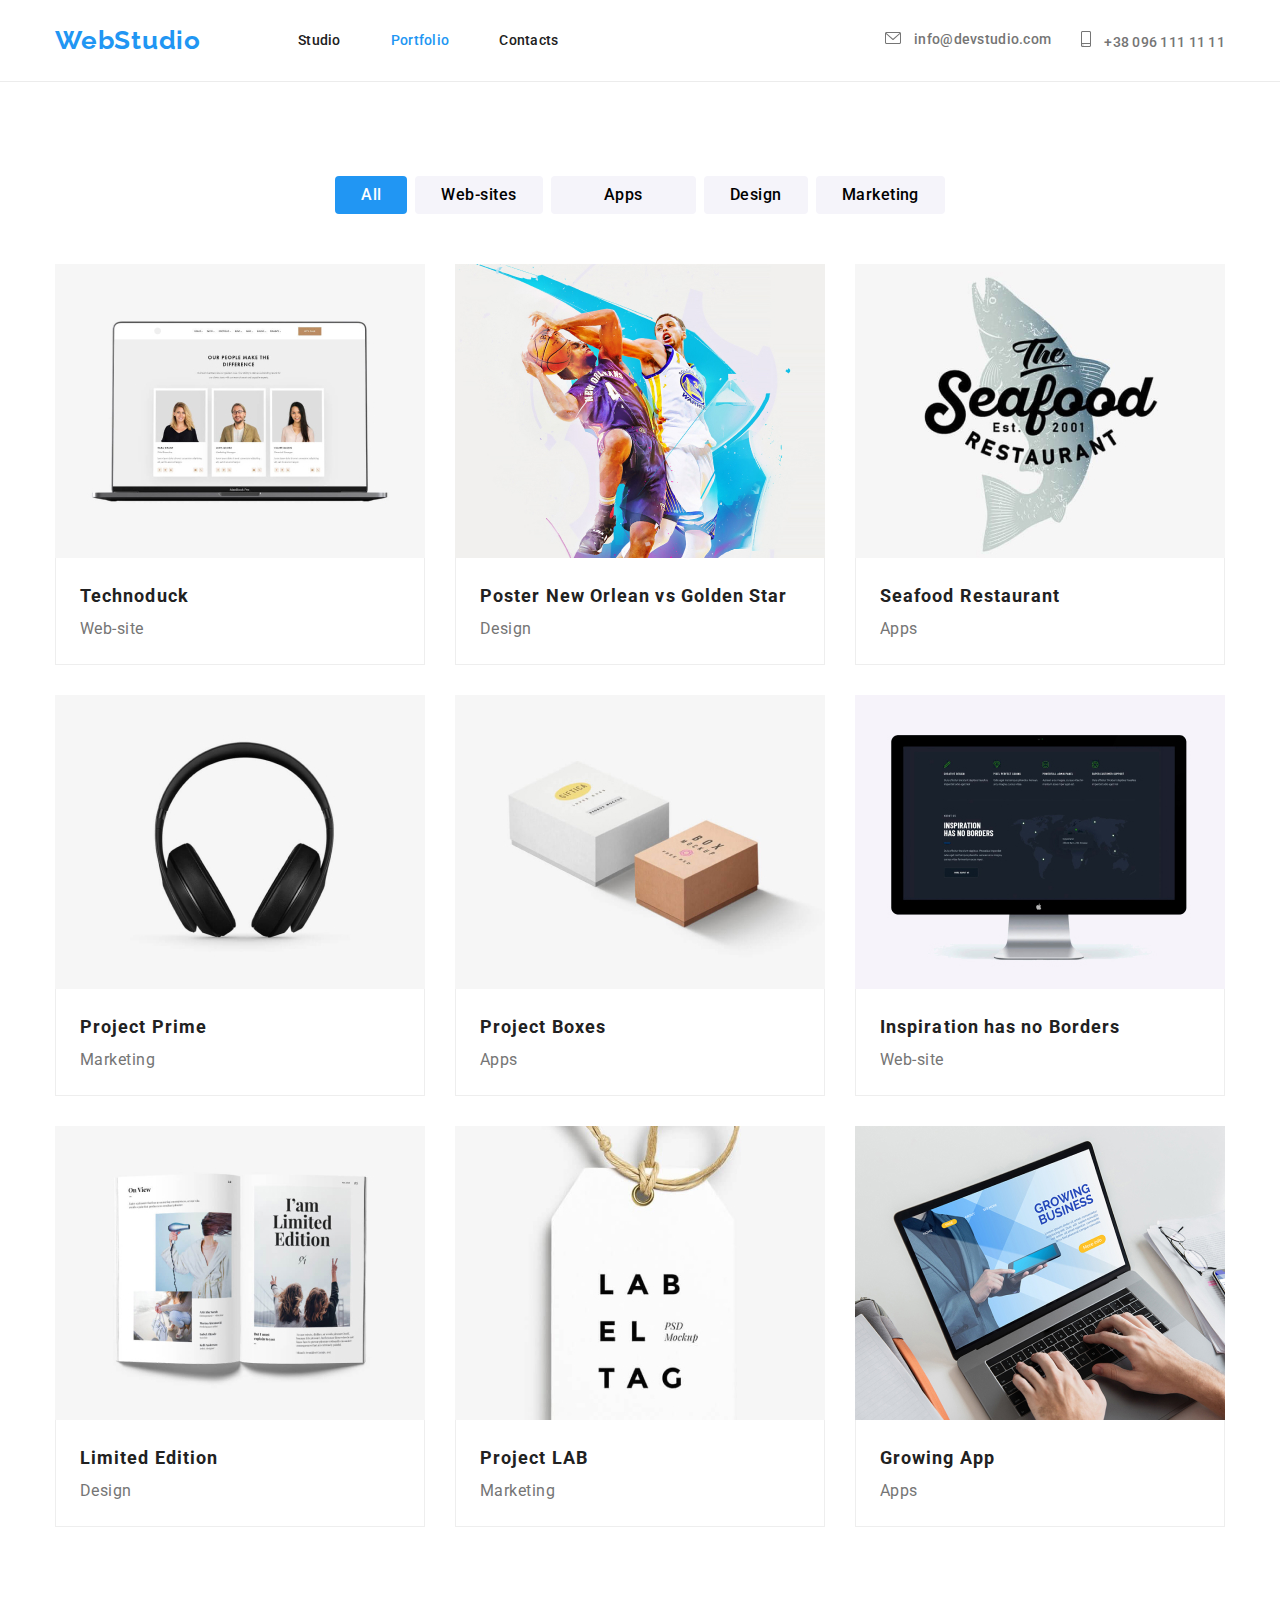
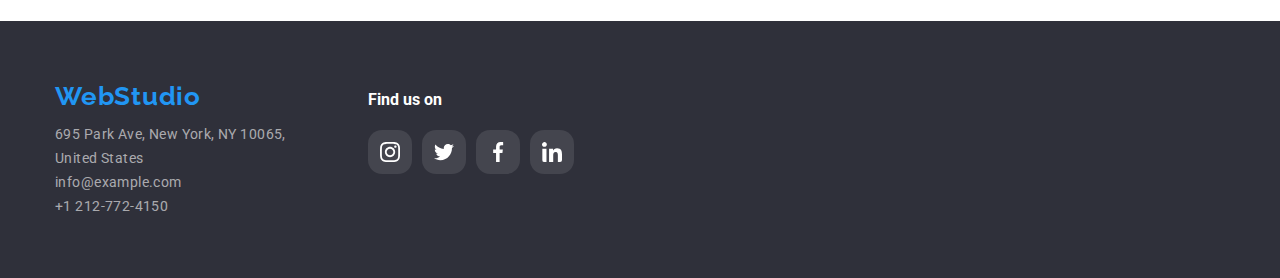
==== portfolio.html @ 8f1b910e "Adding Svg Icons" ====
<!DOCTYPE html>
<html lang="en">
  <head>
    <meta charset="UTF-8" />
    <meta http-equiv="X-UA-Compatible" content="IE=edge" />
    <meta name="viewport" content="width=device-width, initial-scale=1.0" />
    <link
      rel="stylesheet"
      href="https://cdnjs.cloudflare.com/ajax/libs/modern-normalize/1.0.0/modern-normalize.min.css"
    />
    <link rel="stylesheet" href="css/style.css" />
    <title>Document</title>
  </head>
  <body>
    <header>
      <div class="container header-container">
        <nav>
          <a href="index.html" class="logo">WebStudio</a>
          <ul class="nav_links">
            <li class="nav_links_content">
              <a href="index.html" class="nav_links_link">Studio</a>
            </li>
            <li class="nav_links_content">
              <a href="portfolio.html" class="nav_links_link link_current"
                >Portfolio</a
              >
            </li>
            <li class="nav_links_content">
              <a href="#" class="nav_links_link">Contacts</a>
            </li>
          </ul>
        </nav>
        <ul class="our-contacts">
          <li class="nav_info_content">
            <svg class="nav-right-icon" width="16" height="12">
              <use href="./images/icons.svg#envelope"></use>
            </svg>
            <a
              href="mailto:info@devstudio.com"
              class="nav_info_link nav_links_link"
              >info@devstudio.com</a
            >
          </li>
          <li class="nav_info_content">
            <svg class="nav-right-icon" width="10" height="16">
              <use href="./images/icons.svg#smartphone"></use>
            </svg>
            <a href="tel:+38 096 111 11 11" class="nav_info_link nav_links_link"
              >+38 096 111 11 11</a
            >
          </li>
        </ul>
      </div>
    </header>
    <main>
      <section class="section">
        <div class="container">
          <ul class="search-buttons">
            <li class="serach-buttons-item">
              <button type="button" class="active search-buttons-content">
                All
              </button>
            </li>
            <li class="serach-buttons-item">
              <button type="button" class="search-buttons-content">
                Web-sites
              </button>
            </li>
            <li class="serach-buttons-item">
              <button
                type="button"
                class="search-buttons-content search-buttons-apps"
              >
                Apps
              </button>
            </li>
            <li class="serach-buttons-item">
              <button type="button" class="search-buttons-content">
                Design
              </button>
            </li>
            <li class="serach-buttons-item">
              <button type="button" class="search-buttons-content">
                Marketing
              </button>
            </li>
          </ul>

          <ul class="content">
            <li class="content-item">
              <img
                src="images/portfolio/img1.jpg"
                alt="image Web-site"
                width="370px"
              />
              <div class="content-description">
                <h3 class="content-topic">Technoduck</h3>
                <p class="content-details">Web-site</p>
              </div>
            </li>
            <li class="content-item">
              <img
                src="images/portfolio/basketball.jpg"
                alt="image Poster"
                width="370px"
              />
              <div class="content-description">
                <h3 class="content-topic">Poster New Orlean vs Golden Star</h3>
                <p class="content-details">Design</p>
              </div>
            </li>
            <li class="content-item">
              <img
                src="images/portfolio/seafood.jpg"
                alt="image Seafood Restaurant "
                width="370px"
              />
              <div class="content-description">
                <h3 class="content-topic">Seafood Restaurant</h3>
                <p class="content-details">Apps</p>
              </div>
            </li>
            <li class="content-item">
              <img
                src="images/portfolio/prime.jpg"
                alt="image Project Prime"
                width="370px"
              />
              <div class="content-description">
                <h3 class="content-topic">Project Prime</h3>
                <p class="content-details">Marketing</p>
              </div>
            </li>
            <li class="content-item">
              <img
                src="images/portfolio/boxes.jpg"
                alt="image Project Boxes"
                width="370px"
              />
              <div class="content-description">
                <h3 class="content-topic">Project Boxes</h3>
                <p class="content-details">Apps</p>
              </div>
            </li>
            <li class="content-item">
              <img
                src="images/portfolio/website.jpg"
                alt="image Web-site"
                width="370px"
              />
              <div class="content-description">
                <h3 class="content-topic">Inspiration has no Borders</h3>
                <p class="content-details">Web-site</p>
              </div>
            </li>
            <li class="content-item">
              <img
                src="images/portfolio/design.jpg"
                alt="image Design"
                width="370px"
              />
              <div class="content-description">
                <h3 class="content-topic">Limited Edition</h3>
                <p class="content-details">Design</p>
              </div>
            </li>
            <li class="content-item">
              <img
                src="images/portfolio/lab.jpg"
                alt="image Project LAB"
                width="370px"
              />
              <div class="content-description">
                <h3 class="content-topic">Project LAB</h3>
                <p class="content-details">Marketing</p>
              </div>
            </li>
            <li class="content-item">
              <img
                src="images/portfolio/growing app.jpg"
                alt="image Growing App"
                width="370px"
              />
              <div class="content-description">
                <h3 class="content-topic">Growing App</h3>
                <p class="content-details">Apps</p>
              </div>
            </li>
          </ul>
        </div>
      </section>
    </main>
    <footer>
      <div class="container footer_container">
        <div class="box1-footer">
          <a
            href="index.html"
            class="logo"
            style="margin-bottom: 10px; display: block"
            >WebStudio</a
          >

          <address>
            <ul class="address-footer">
              <li>
                <a href="#" class="address_links"
                  >695 Park Ave, New York, NY 10065,<br />
                  United States</a
                >
              </li>
              <li>
                <a href="mailto:info@example.com" class="address_links"
                  >info@example.com</a
                >
              </li>
              <li>
                <a href="tel:+1 212-772-4150" class="address_links"
                  >+1 212-772-4150</a
                >
              </li>
            </ul>
          </address>
        </div>
        <div class="social-footer">
          <h3 class="box2-footer-title">Find us on</h3>
          <div class="footer-socail-icons">
            <svg width="44" height="44" class="social-icons-footer">
              <use href="./images/icons.svg#instgram"></use>
            </svg>
            <svg width="44" height="44" class="social-icons-footer">
              <use href="./images/icons.svg#twitter"></use>
            </svg>
            <svg width="44" height="44" class="social-icons-footer">
              <use href="./images/icons.svg#facebook"></use>
            </svg>
            <svg width="44" height="44" class="social-icons-footer">
              <use href="./images/icons.svg#linkedin"></use>
            </svg>
          </div>
        </div>
      </div>
    </footer>
  </body>
</html>
---- css/style.css ----
@import url("https://fonts.googleapis.com/css2?family=Raleway:wght@700&family=Roboto:wght@400;500;700;900&display=swap");
:root {
  --main-color: #212121;
  --background-body: #2f303a;
  --accent-color: #2196f3;
  --color-pargraph: #757575;
  --color-buttons: #ffffff;
  --background-team: #f5f4fa;
  --hover-links-buttons: rgba(33, 150, 243, 0.8);
  --footer-links: rgb(255, 255, 255, 0.6);
  --border-portfolio: #eeeeee;
  --background-hero-body: rgba(47, 48, 58, 0.4);
  --border-icons: #afb1b8;
}
html {
  box-sizing: border-box;
}
*,
*::after,
*::before {
  box-sizing: inherit;
}

h1,
h2,
h3,
h4,
h5,
h6,
p {
  margin: 0;
}

body {
  color: var(--main-color);
  font-family: "Roboto", sans-serif;
  font-style: normal;
  font-size: 14px;
}

img {
  display: block;
  max-width: 100%;
  height: auto;
}
address {
  font-style: normal;
}
.link {
  text-decoration: none;
  color: inherit;
}

li {
  list-style: none;
  margin: 0;
  padding: 0;
}
a {
  text-decoration: none;
  color: inherit;
}
ul {
  padding: 0;
  margin: 0;
}
button {
  font-family: "Roboto", sans-serif;
  border: 0;
}

.container {
  width: 1200px;
  padding: 0 15px;
  margin: 0 auto;
}

/* Style For Navigation Bar */
header {
  border-bottom: 1px solid #ececec;
  padding: 25px 0;
}
/* .nav_container {
  margin-left: 219px;
} */
.header-container {
  display: flex;
  /* padding: 25px 0; */
  align-items: center;
  justify-content: space-between;
}
.logo {
  font-family: "Raleway", sans-serif;
  font-weight: 700;
  font-size: 26px;
  line-height: 31px;
  letter-spacing: 0.03em;
  margin-right: 97px;
  color: var(--accent-color);
}
.sub-logo,
.link_current {
  color: var(--accent-color);
}
nav {
  display: flex;
  align-items: center;
}
.nav_links_link {
  font-weight: 500;
  line-height: 16px;
  letter-spacing: 0.02em;
}
.nav_links {
  display: flex;
}

.our-contacts {
  display: flex;
}
.nav_links_content:not(:last-child) {
  margin-right: 50px;
}
.nav_info_content:not(:last-child) {
  margin-right: 30px;
}
.nav_info_link {
  color: var(--color-pargraph);
}
.nav-right-icon {
  margin-right: 10px;
}
.nav_links_link:hover,
.nav_links_link:focus {
  color: var(--accent-color);
}
.nav_info_content {
  display: block;
  cursor: pointer;
}
.nav_info_content:hover,
.nav_info_content:focus {
  /* color: var(--accent-color); */
  stroke: #2196f3;
}
/* Style For Hero Section */
.section {
  padding-top: 94px;
  padding-bottom: 94px;
}
.first_section {
  /* background-color: var(--background-body); */
  padding: 200px 0;
  background-color: var(--background-hero-body);
  background: url(/images/title-background.jpg);
  /* background-size: contain; */
  background-repeat: no-repeat;
  background-position: 50% 50%;
}
.hero_container {
  display: flex;
  flex-direction: column;
  align-items: center;
}
.first_section .hero-topic {
  color: var(--color-buttons);
  font-weight: 900;
  font-size: 44px;
  line-height: 60px;
  text-align: center;
  letter-spacing: 0.06em;
  text-transform: uppercase;
  margin-bottom: 30px;
}
.first_section .hero-button {
  background: var(--accent-color);
  color: var(--color-buttons);
  cursor: pointer;
  font-weight: 700;
  font-size: 16px;
  line-height: 30px;
  letter-spacing: 0.06em;
  border-radius: 4px;
  padding: 10px 19px;
}
.first_section .hero-button:hover,
.first_section .hero-button:focus {
  background: var(--hover-links-buttons);
}
.features {
  display: flex;
}
.features-content:not(:last-child) {
  margin-right: 30px;
}
.feature-icon-container {
  margin-bottom: 30px;
  background-color: var(--background-team);
  text-align: center;
  border-radius: 4px;
  padding: 25px 100px;
}
.feature-icon-container:hover {
  border: 3px solid var(--accent-color);
  stroke: var(--accent-color);
}

.features .features-topic {
  width: 270px;
  font-weight: 700;
  line-height: 16px;
  font-size: 14px;
  letter-spacing: 0.03em;
  text-transform: uppercase;
  margin-bottom: 10px;
}
.features .features-details {
  width: 270px;
  font-weight: 400;
  line-height: 24px;
  font-size: 14px;
  letter-spacing: 0.03em;
  color: var(--color-pargraph);
}
.wwd_section {
  padding-top: 0;
}
.section-title {
  font-weight: 700;
  font-size: 36px;
  line-height: 42px;
  text-align: center;
  letter-spacing: 0.03em;
  margin-bottom: 50px;
}
.wwd {
  display: flex;
}
.wwd_content:not(:last-child) {
  margin-right: 30px;
}

.team {
  background-color: var(--background-team);
  width: 100%;
  height: 648px;
}
.our-team {
  display: flex;
}
.our-team-card {
  background: var(--color-buttons);
  border-radius: 0px 0px 4px 4px;
  width: 270px;
  box-shadow: 0px 1px 3px rgba(0, 0, 0, 0.12), 0px 1px 1px rgba(0, 0, 0, 0.14),
    0px 2px 1px rgba(0, 0, 0, 0.2);
  padding-bottom: 30px;
}
.our-team-card:not(:last-child) {
  margin-right: 30px;
}
.our-team-card-img {
  margin-bottom: 30px;
}
.our-team .member-name {
  font-weight: 500;
  font-size: 16px;
  line-height: 19px;
  text-align: center;
  letter-spacing: 0.03em;
  margin-bottom: 10px;
}
.our-team .member-job {
  font-weight: 400;
  font-size: 16px;
  line-height: 19px;
  text-align: center;
  letter-spacing: 0.03em;
  margin-bottom: 16px;
  color: var(--color-pargraph);
}
.social-icons {
  padding: 12px;
  fill: var(--border-icons);
}
.social-icons:not(:last-child) {
  margin-right: 10px;
}
.social-icons:hover,
.social-icons:focus {
  fill: var(--color-buttons);
  background-color: var(--accent-color);
  border-radius: 10px;
}
.member-socail-icons {
  padding: 0 32px;
  display: flex;
}
.client {
  display: flex;
}
.customer-icons {
  padding: 16px 32px;
  border: 1px solid var(--border-icons);
  border-radius: 4px;
  fill: var(--border-icons);
}
.customer-icons:not(:last-child) {
  margin-right: 30px;
}
.customer-icons:hover,
.customer-icons:focus {
  background-color: var(--color-buttons);
  fill: var(--accent-color);
  border: 2px solid var(--accent-color);
}
footer {
  background-color: var(--background-body);
  color: var(--color-buttons);
  padding: 60px 0;
}
.footer_container {
  display: flex;
  align-items: baseline;
}
.box2-footer-title {
  margin-bottom: 20px;
}
.box1-footer {
  margin-right: 70px;
}
.social-icons-footer {
  padding: 12px;
  fill: var(--color-buttons);
  background: rgba(255, 255, 255, 0.1);
  border-radius: 14px;
}
.social-icons-footer:hover,
.social-icons-footer:focus {
  background: var(--accent-color);
}
.social-icons-footer:not(:last-child) {
  margin-right: 10px;
}
.footer-socail-icons {
  display: flex;
}
footer address {
  font-weight: 400;
  line-height: 24px;
  letter-spacing: 0.03em;
  color: var(--footer-links);
}

.address_links:hover,
.address_links:focus {
  color: var(--color-buttons);
}
.search-buttons {
  display: flex;
  justify-content: center;
  align-items: center;
  margin-bottom: 50px;
}
.serach-buttons-item:not(:last-child) {
  margin-right: 8px;
}
.search-buttons .search-buttons-content {
  background: var(--background-team);
  border: none;
  font-weight: 500;
  font-size: 16px;
  line-height: 26px;
  text-align: center;
  letter-spacing: 0.03em;
  cursor: pointer;
  padding: 6px 26px;
  border-radius: 4px;
}
.search-buttons .search-buttons-apps {
  padding: 6px 53px;
}

.search-buttons-content:hover,
.search-buttons-content:focus {
  background-color: var(--accent-color);
  color: var(--color-buttons);
}

.search-buttons .active {
  background-color: var(--accent-color);
  color: var(--color-buttons);
}
.content {
  display: flex;
  flex-wrap: wrap;
  margin-top: -30px;
  margin-left: -30px;
}
.content-item {
  margin-top: 30px;
  margin-left: 30px;
}
.content-item:hover,
.content-item:focus {
  box-shadow: 0px 1px 1px rgba(0, 0, 0, 0.12), 0px 4px 4px rgba(0, 0, 0, 0.06),
    1px 4px 6px rgba(0, 0, 0, 0.16);
}
.content-description {
  padding: 20px 24px;
  border: 1px solid var(--border-portfolio);
  border-top: none;
}
.content .content-topic {
  font-weight: 700;
  font-size: 18px;
  line-height: 36px;
  letter-spacing: 0.06em;
}

.content .content-details {
  font-weight: 400;
  font-size: 16px;
  line-height: 30px;
  letter-spacing: 0.03em;
  color: var(--color-pargraph);
}
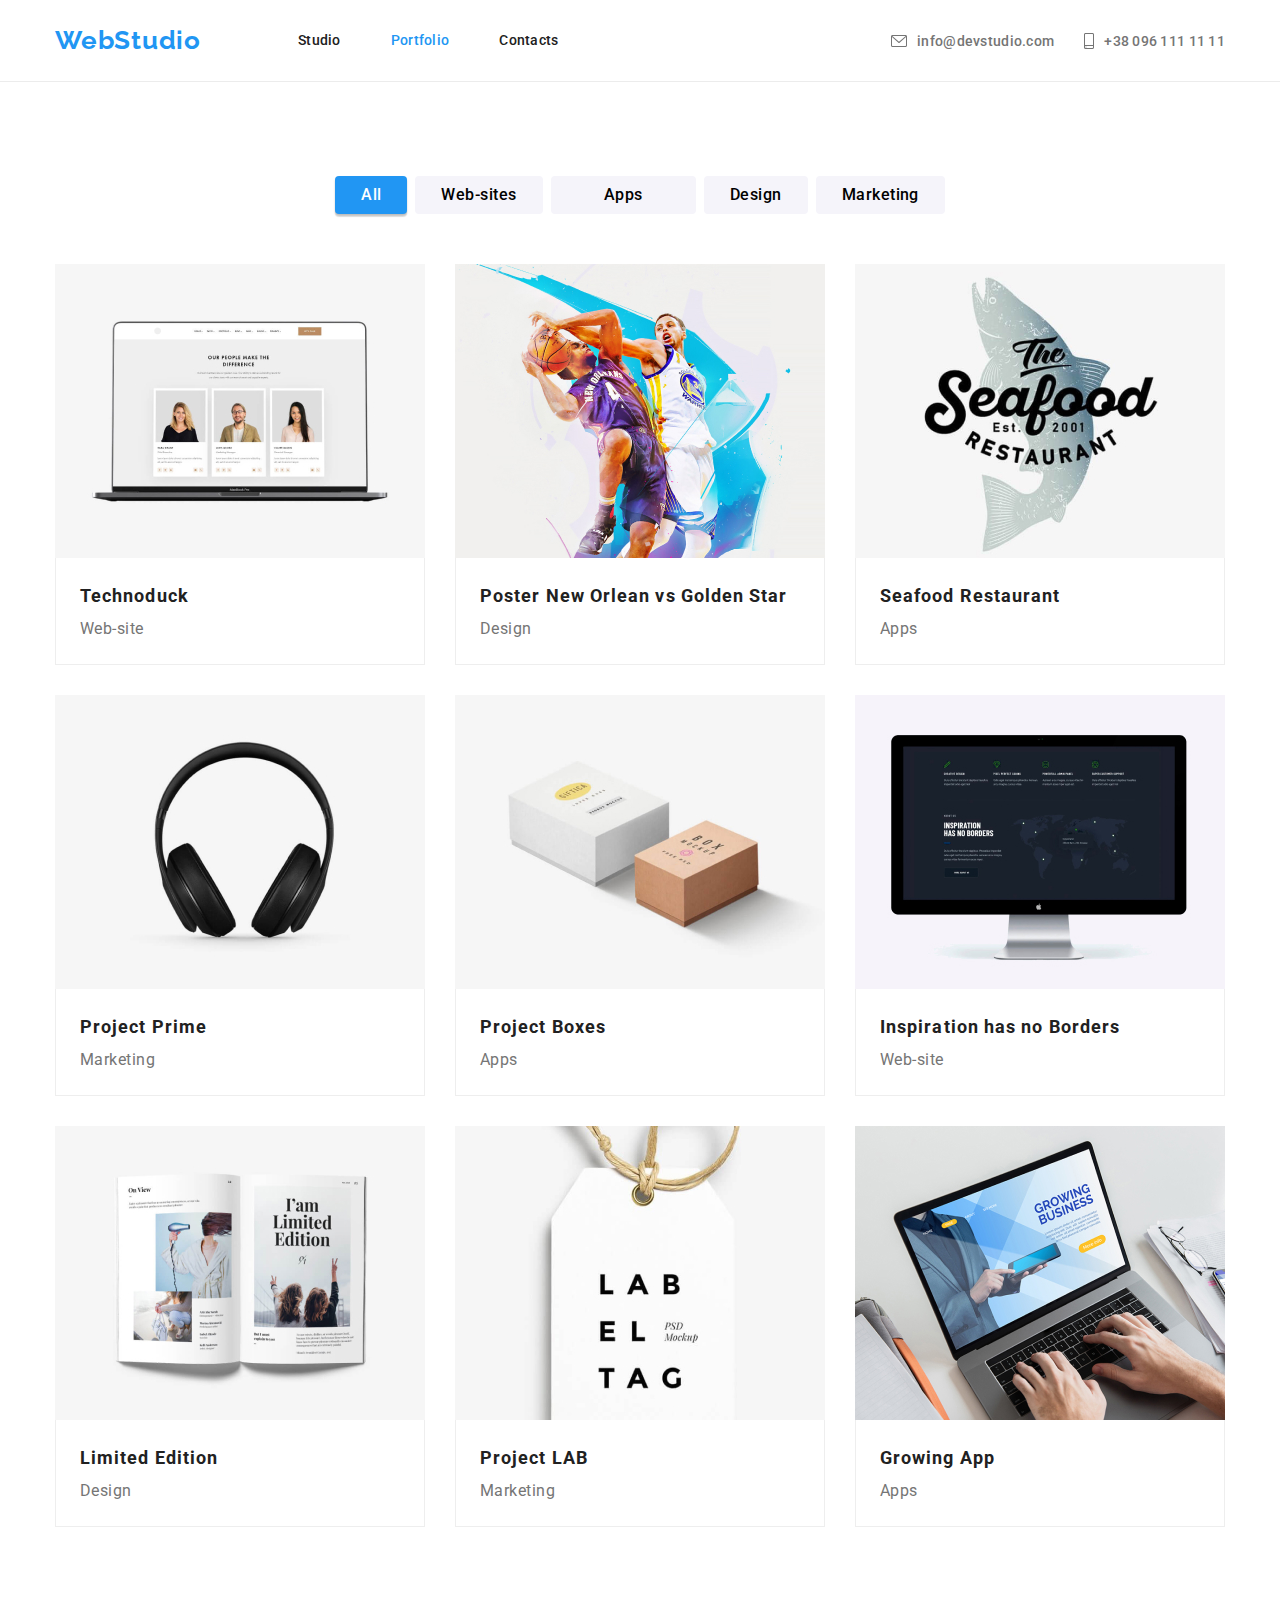
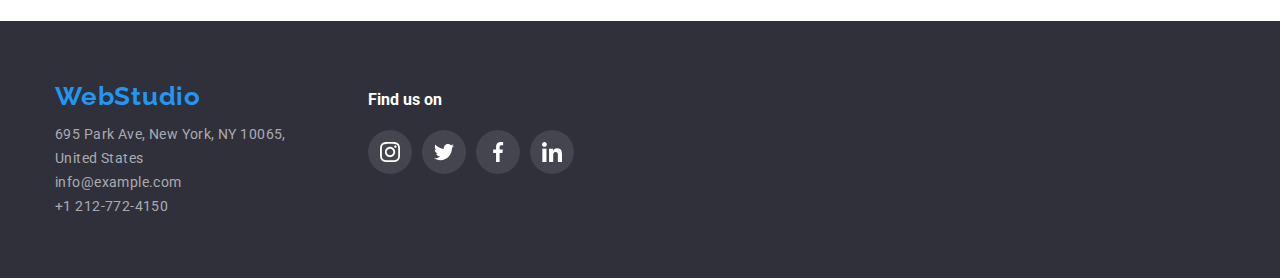
==== commit 5901bfe5: "change svg fill and box-shadow" ====
--- a/portfolio.html
+++ b/portfolio.html
@@ -32,21 +32,25 @@
         </nav>
         <ul class="our-contacts">
           <li class="nav_info_content">
-            <svg class="nav-right-icon" width="16" height="12">
-              <use href="./images/icons.svg#envelope"></use>
-            </svg>
             <a
               href="mailto:info@devstudio.com"
               class="nav_info_link nav_links_link"
-              >info@devstudio.com</a
+            >
+              <svg class="nav-right-icon" width="16" height="12">
+                <use href="./images/icons.svg#envelope"></use>
+              </svg>
+              info@devstudio.com</a
             >
           </li>
           <li class="nav_info_content">
-            <svg class="nav-right-icon" width="10" height="16">
-              <use href="./images/icons.svg#smartphone"></use>
-            </svg>
-            <a href="tel:+38 096 111 11 11" class="nav_info_link nav_links_link"
-              >+38 096 111 11 11</a
+            <a
+              href="tel:+38 096 111 11 11"
+              class="nav_info_link nav_links_link"
+            >
+              <svg class="nav-right-icon" width="10" height="16">
+                <use href="./images/icons.svg#smartphone"></use>
+              </svg>
+              +38 096 111 11 11</a
             >
           </li>
         </ul>
@@ -88,103 +92,123 @@
 
           <ul class="content">
             <li class="content-item">
-              <img
-                src="images/portfolio/img1.jpg"
-                alt="image Web-site"
-                width="370px"
-              />
-              <div class="content-description">
-                <h3 class="content-topic">Technoduck</h3>
-                <p class="content-details">Web-site</p>
-              </div>
-            </li>
-            <li class="content-item">
-              <img
-                src="images/portfolio/basketball.jpg"
-                alt="image Poster"
-                width="370px"
-              />
-              <div class="content-description">
-                <h3 class="content-topic">Poster New Orlean vs Golden Star</h3>
-                <p class="content-details">Design</p>
-              </div>
-            </li>
-            <li class="content-item">
-              <img
-                src="images/portfolio/seafood.jpg"
-                alt="image Seafood Restaurant "
-                width="370px"
-              />
-              <div class="content-description">
-                <h3 class="content-topic">Seafood Restaurant</h3>
-                <p class="content-details">Apps</p>
-              </div>
-            </li>
-            <li class="content-item">
-              <img
-                src="images/portfolio/prime.jpg"
-                alt="image Project Prime"
-                width="370px"
-              />
-              <div class="content-description">
-                <h3 class="content-topic">Project Prime</h3>
-                <p class="content-details">Marketing</p>
-              </div>
-            </li>
-            <li class="content-item">
-              <img
-                src="images/portfolio/boxes.jpg"
-                alt="image Project Boxes"
-                width="370px"
-              />
-              <div class="content-description">
-                <h3 class="content-topic">Project Boxes</h3>
-                <p class="content-details">Apps</p>
-              </div>
-            </li>
-            <li class="content-item">
-              <img
-                src="images/portfolio/website.jpg"
-                alt="image Web-site"
-                width="370px"
-              />
-              <div class="content-description">
-                <h3 class="content-topic">Inspiration has no Borders</h3>
-                <p class="content-details">Web-site</p>
-              </div>
-            </li>
-            <li class="content-item">
-              <img
-                src="images/portfolio/design.jpg"
-                alt="image Design"
-                width="370px"
-              />
-              <div class="content-description">
-                <h3 class="content-topic">Limited Edition</h3>
-                <p class="content-details">Design</p>
-              </div>
-            </li>
-            <li class="content-item">
-              <img
-                src="images/portfolio/lab.jpg"
-                alt="image Project LAB"
-                width="370px"
-              />
-              <div class="content-description">
-                <h3 class="content-topic">Project LAB</h3>
-                <p class="content-details">Marketing</p>
-              </div>
-            </li>
-            <li class="content-item">
-              <img
-                src="images/portfolio/growing app.jpg"
-                alt="image Growing App"
-                width="370px"
-              />
-              <div class="content-description">
-                <h3 class="content-topic">Growing App</h3>
-                <p class="content-details">Apps</p>
-              </div>
+              <a href="/" class="content-item-link"
+                ><img
+                  src="images/portfolio/img1.jpg"
+                  alt="image Web-site"
+                  width="370px"
+                />
+                <div class="content-description">
+                  <h3 class="content-topic">Technoduck</h3>
+                  <p class="content-details">Web-site</p>
+                </div>
+              </a>
+            </li>
+            <li class="content-item">
+              <a href="/" class="content-item-link">
+                <img
+                  src="images/portfolio/basketball.jpg"
+                  alt="image Poster"
+                  width="370px"
+                />
+                <div class="content-description">
+                  <h3 class="content-topic">
+                    Poster New Orlean vs Golden Star
+                  </h3>
+                  <p class="content-details">Design</p>
+                </div>
+              </a>
+            </li>
+            <li class="content-item">
+              <a href="/" class="content-item-link">
+                <img
+                  src="images/portfolio/seafood.jpg"
+                  alt="image Seafood Restaurant "
+                  width="370px"
+                />
+                <div class="content-description">
+                  <h3 class="content-topic">Seafood Restaurant</h3>
+                  <p class="content-details">Apps</p>
+                </div>
+              </a>
+            </li>
+            <li class="content-item">
+              <a href="/" class="content-item-link">
+                <img
+                  src="images/portfolio/prime.jpg"
+                  alt="image Project Prime"
+                  width="370px"
+                />
+                <div class="content-description">
+                  <h3 class="content-topic">Project Prime</h3>
+                  <p class="content-details">Marketing</p>
+                </div>
+              </a>
+            </li>
+            <li class="content-item">
+              <a href="/" class="content-item-link">
+                <img
+                  src="images/portfolio/boxes.jpg"
+                  alt="image Project Boxes"
+                  width="370px"
+                />
+                <div class="content-description">
+                  <h3 class="content-topic">Project Boxes</h3>
+                  <p class="content-details">Apps</p>
+                </div>
+              </a>
+            </li>
+            <li class="content-item">
+              <a href="/" class="content-item-link">
+                <img
+                  src="images/portfolio/website.jpg"
+                  alt="image Web-site"
+                  width="370px"
+                />
+                <div class="content-description">
+                  <h3 class="content-topic">Inspiration has no Borders</h3>
+                  <p class="content-details">Web-site</p>
+                </div>
+              </a>
+            </li>
+            <li class="content-item">
+              <a href="/" class="content-item-link">
+                <img
+                  src="images/portfolio/design.jpg"
+                  alt="image Design"
+                  width="370px"
+                />
+                <div class="content-description">
+                  <h3 class="content-topic">Limited Edition</h3>
+                  <p class="content-details">Design</p>
+                </div>
+              </a>
+            </li>
+            <li class="content-item">
+              <a href="/" class="content-item-link">
+                <img
+                  src="images/portfolio/lab.jpg"
+                  alt="image Project LAB"
+                  width="370px"
+                />
+                <div class="content-description">
+                  <h3 class="content-topic">Project LAB</h3>
+                  <p class="content-details">Marketing</p>
+                </div>
+              </a>
+            </li>
+            <li class="content-item">
+              <a href="/" class="content-item-link">
+                <img
+                  src="images/portfolio/growing app.jpg"
+                  alt="image Growing App"
+                  width="370px"
+                />
+                <div class="content-description">
+                  <h3 class="content-topic">Growing App</h3>
+                  <p class="content-details">Apps</p>
+                </div>
+              </a>
             </li>
           </ul>
         </div>
@@ -223,20 +247,28 @@
         </div>
         <div class="social-footer">
           <h3 class="box2-footer-title">Find us on</h3>
-          <div class="footer-socail-icons">
-            <svg width="44" height="44" class="social-icons-footer">
-              <use href="./images/icons.svg#instgram"></use>
-            </svg>
-            <svg width="44" height="44" class="social-icons-footer">
-              <use href="./images/icons.svg#twitter"></use>
-            </svg>
-            <svg width="44" height="44" class="social-icons-footer">
-              <use href="./images/icons.svg#facebook"></use>
-            </svg>
-            <svg width="44" height="44" class="social-icons-footer">
-              <use href="./images/icons.svg#linkedin"></use>
-            </svg>
-          </div>
+          <ul class="footer-socail-icons">
+            <li class="social-icons-footer-items">
+              <svg width="44" height="44" class="social-icons-footer">
+                <use href="./images/icons.svg#instgram"></use>
+              </svg>
+            </li>
+            <li class="social-icons-footer-items">
+              <svg width="44" height="44" class="social-icons-footer">
+                <use href="./images/icons.svg#twitter"></use>
+              </svg>
+            </li>
+            <li class="social-icons-footer-items">
+              <svg width="44" height="44" class="social-icons-footer">
+                <use href="./images/icons.svg#facebook"></use>
+              </svg>
+            </li>
+            <li class="social-icons-footer-items">
+              <svg width="44" height="44" class="social-icons-footer">
+                <use href="./images/icons.svg#linkedin"></use>
+              </svg>
+            </li>
+          </ul>
         </div>
       </div>
     </footer>
--- a/css/style.css
+++ b/css/style.css
@@ -11,6 +11,7 @@
   --border-portfolio: #eeeeee;
   --background-hero-body: rgba(47, 48, 58, 0.4);
   --border-icons: #afb1b8;
+  --button-hero-hover: #188ce8;
 }
 html {
   box-sizing: border-box;
@@ -126,22 +127,18 @@
 }
 .nav_info_link {
   color: var(--color-pargraph);
+  display: flex;
+  align-items: center;
+  cursor: pointer;
 }
 .nav-right-icon {
   margin-right: 10px;
-}
+  fill: currentColor;
+}
+
 .nav_links_link:hover,
 .nav_links_link:focus {
   color: var(--accent-color);
-}
-.nav_info_content {
-  display: block;
-  cursor: pointer;
-}
-.nav_info_content:hover,
-.nav_info_content:focus {
-  /* color: var(--accent-color); */
-  stroke: #2196f3;
 }
 /* Style For Hero Section */
 .section {
@@ -152,7 +149,7 @@
   /* background-color: var(--background-body); */
   padding: 200px 0;
   background-color: var(--background-hero-body);
-  background: url(/images/title-background.jpg);
+  background: url("../images/title-background.jpg");
   /* background-size: contain; */
   background-repeat: no-repeat;
   background-position: 50% 50%;
@@ -185,7 +182,7 @@
 }
 .first_section .hero-button:hover,
 .first_section .hero-button:focus {
-  background: var(--hover-links-buttons);
+  background-color: var(--button-hero-hover);
 }
 .features {
   display: flex;
@@ -199,10 +196,6 @@
   text-align: center;
   border-radius: 4px;
   padding: 25px 100px;
-}
-.feature-icon-container:hover {
-  border: 3px solid var(--accent-color);
-  stroke: var(--accent-color);
 }
 
 .features .features-topic {
@@ -281,16 +274,23 @@
 }
 .social-icons {
   padding: 12px;
-  fill: var(--border-icons);
-}
-.social-icons:not(:last-child) {
+  fill: currentColor;
+}
+.social-icons-items {
+  height: 44px;
+  color: var(--border-icons);
+}
+.social-icons-items:not(:last-child) {
   margin-right: 10px;
+}
+.social-icons-items:hover {
+  background-color: var(--accent-color);
+  border-radius: 50%;
+  cursor: pointer;
 }
 .social-icons:hover,
 .social-icons:focus {
-  fill: var(--color-buttons);
-  background-color: var(--accent-color);
-  border-radius: 10px;
+  color: var(--color-buttons);
 }
 .member-socail-icons {
   padding: 0 32px;
@@ -301,18 +301,24 @@
 }
 .customer-icons {
   padding: 16px 32px;
+  fill: currentColor;
+}
+.customer-icons-items {
   border: 1px solid var(--border-icons);
   border-radius: 4px;
-  fill: var(--border-icons);
-}
-.customer-icons:not(:last-child) {
+  color: var(--border-icons);
+  width: 170px;
+  height: 92px;
+  background-color: var(--color-buttons);
+}
+.customer-icons-items:not(:last-child) {
   margin-right: 30px;
 }
-.customer-icons:hover,
-.customer-icons:focus {
-  background-color: var(--color-buttons);
-  fill: var(--accent-color);
-  border: 2px solid var(--accent-color);
+.customer-icons-items:hover,
+.customer-icons-items:focus {
+  border: 1px solid var(--accent-color);
+  cursor: pointer;
+  color: var(--accent-color);
 }
 footer {
   background-color: var(--background-body);
@@ -329,22 +335,26 @@
 .box1-footer {
   margin-right: 70px;
 }
+.footer-socail-icons {
+  display: flex;
+}
+.social-icons-footer-items {
+  border-radius: 50%;
+  background: rgba(255, 255, 255, 0.1);
+  height: 44px;
+}
+.social-icons-footer-items:not(:last-child) {
+  margin-right: 10px;
+}
 .social-icons-footer {
   padding: 12px;
-  fill: var(--color-buttons);
-  background: rgba(255, 255, 255, 0.1);
-  border-radius: 14px;
-}
-.social-icons-footer:hover,
-.social-icons-footer:focus {
+  fill: currentColor;
+}
+.social-icons-footer-items:hover,
+.social-icons-footer-items:focus {
   background: var(--accent-color);
 }
-.social-icons-footer:not(:last-child) {
-  margin-right: 10px;
-}
-.footer-socail-icons {
-  display: flex;
-}
+
 footer address {
   font-weight: 400;
   line-height: 24px;
@@ -373,7 +383,6 @@
   line-height: 26px;
   text-align: center;
   letter-spacing: 0.03em;
-  cursor: pointer;
   padding: 6px 26px;
   border-radius: 4px;
 }
@@ -385,11 +394,17 @@
 .search-buttons-content:focus {
   background-color: var(--accent-color);
   color: var(--color-buttons);
+  box-shadow: 0px 3px 1px rgba(0, 0, 0, 0.1), 0px 1px 2px rgba(0, 0, 0, 0.08),
+    0px 2px 2px rgba(0, 0, 0, 0.12);
+  outline: none;
+  cursor: pointer;
 }
 
 .search-buttons .active {
   background-color: var(--accent-color);
   color: var(--color-buttons);
+  box-shadow: 0px 3px 1px rgba(0, 0, 0, 0.1), 0px 1px 2px rgba(0, 0, 0, 0.08),
+    0px 2px 2px rgba(0, 0, 0, 0.12);
 }
 .content {
   display: flex;
@@ -401,10 +416,15 @@
   margin-top: 30px;
   margin-left: 30px;
 }
-.content-item:hover,
-.content-item:focus {
+.content-item-link {
+  display: block;
+}
+
+.content-item-link:hover,
+.content-item-link:focus {
   box-shadow: 0px 1px 1px rgba(0, 0, 0, 0.12), 0px 4px 4px rgba(0, 0, 0, 0.06),
     1px 4px 6px rgba(0, 0, 0, 0.16);
+  outline: none;
 }
 .content-description {
   padding: 20px 24px;
